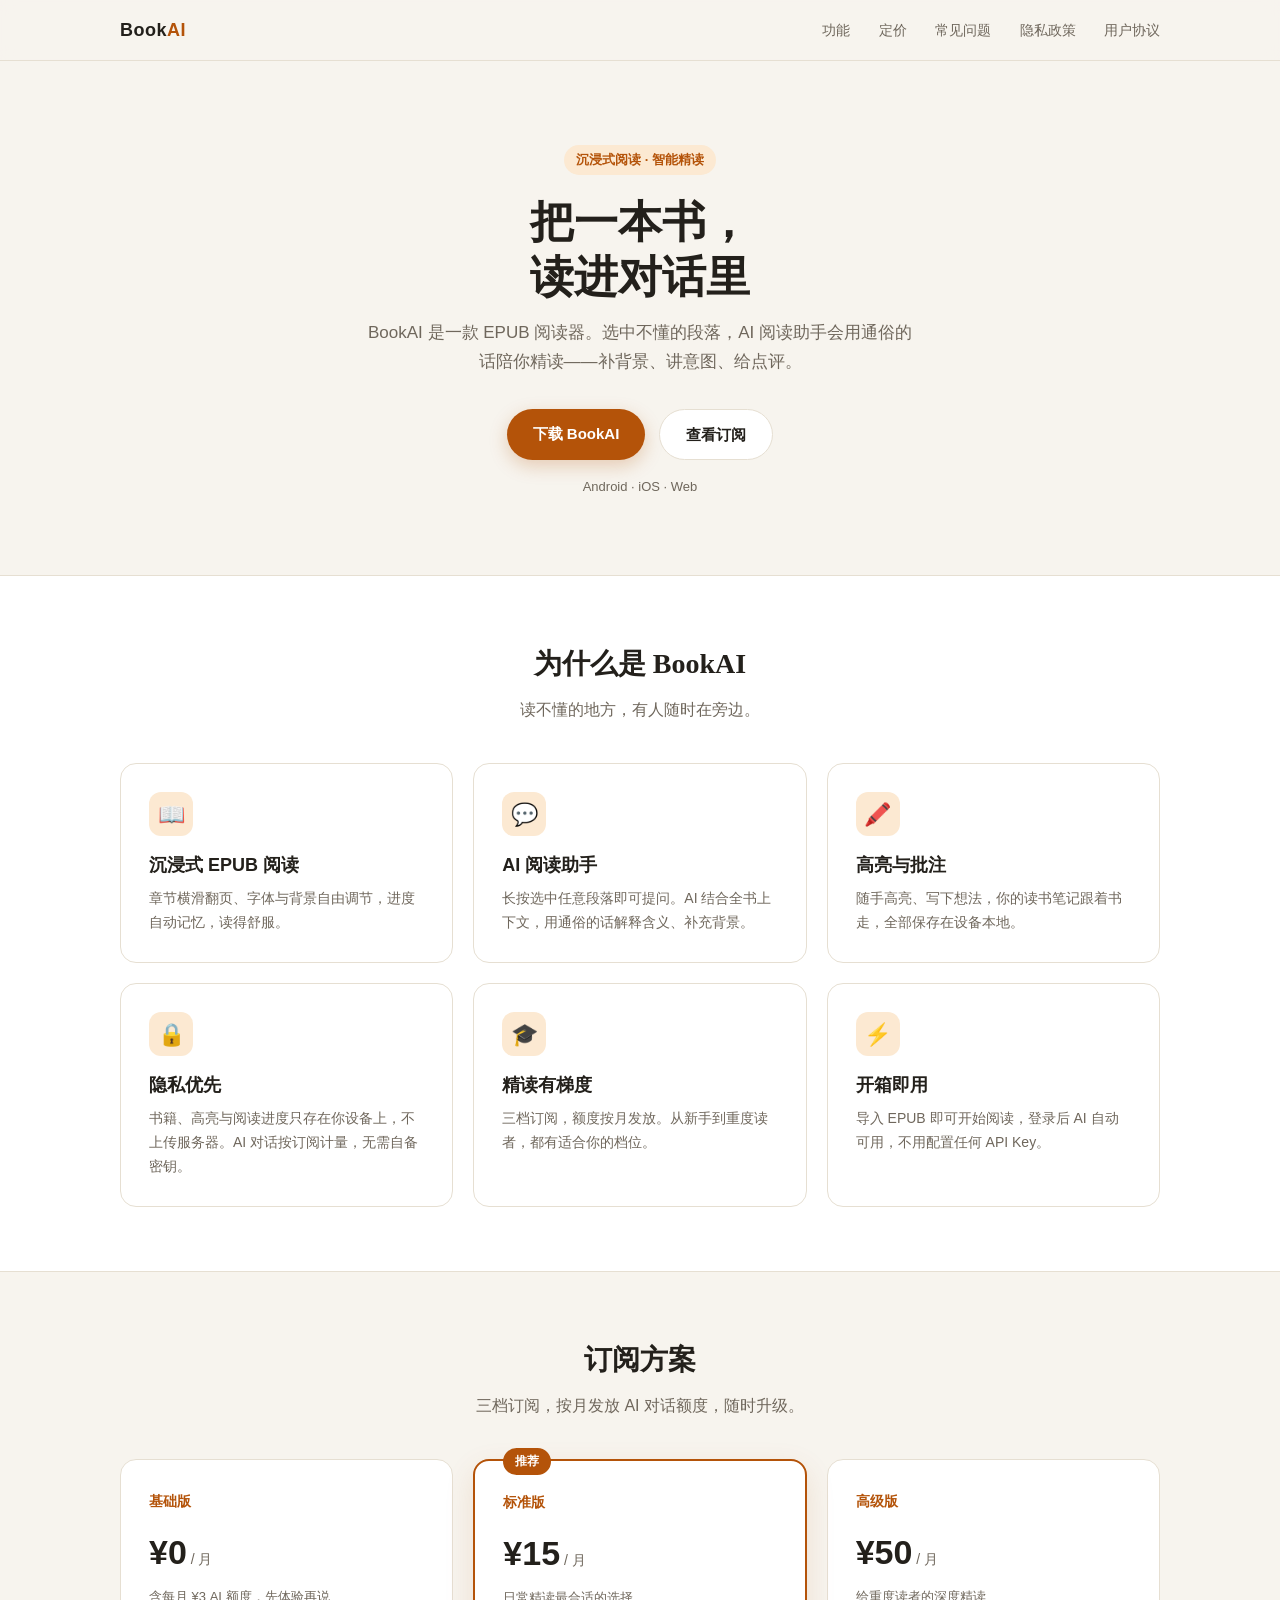
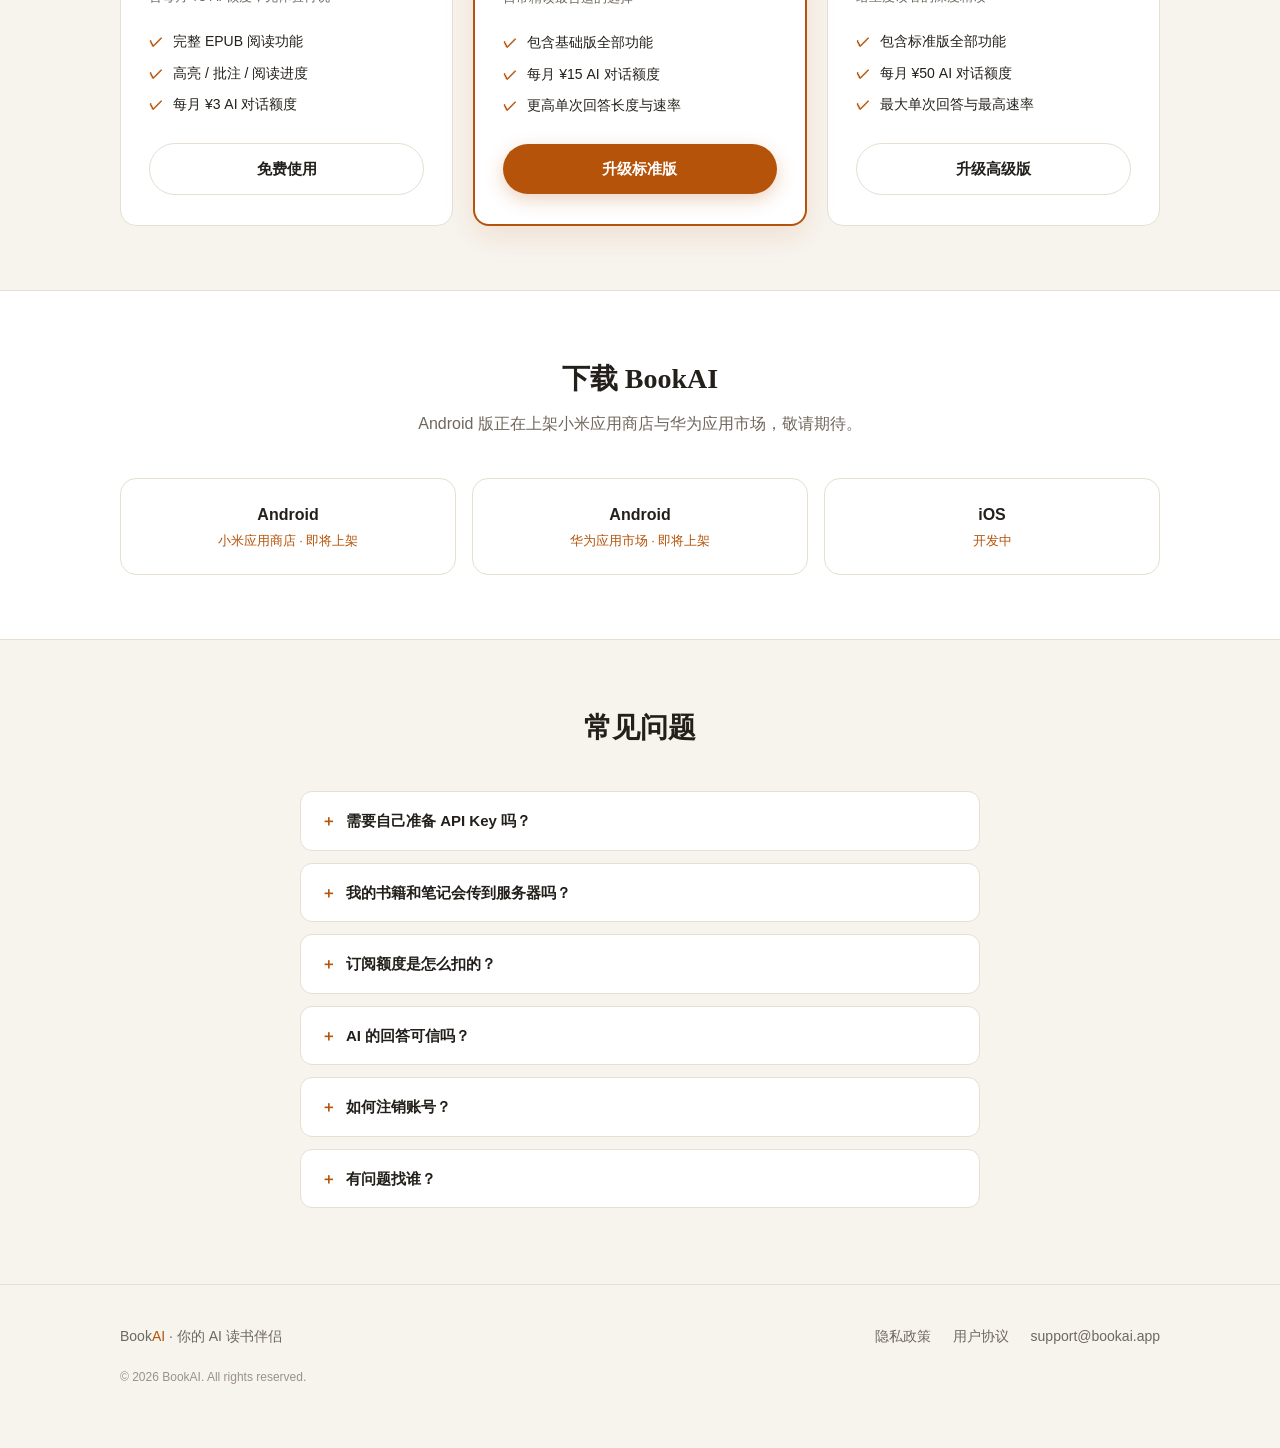
==== index.html @ d1271bb5 "bookai official website" ====
<!DOCTYPE html>
<html lang="zh-CN">
<head>
  <meta charset="UTF-8">
  <meta name="viewport" content="width=device-width, initial-scale=1.0">
  <title>BookAI · 把一本书，读进对话里</title>
  <meta name="description" content="BookAI —— 沉浸式 EPUB 阅读器 + AI 阅读助手。选中即问，不懂的段落 AI 陪你精读。">
  <link rel="icon" href="data:image/svg+xml,<svg xmlns='http://www.w3.org/2000/svg' viewBox='0 0 100 100'><text y='.9em' font-size='90'>📖</text></svg>">
  <link rel="stylesheet" href="css/style.css">
</head>
<body>

<header class="site-header">
  <div class="container nav">
    <a class="brand" href="index.html">Book<em>AI</em></a>
    <nav class="nav-links">
      <a href="#features">功能</a>
      <a href="#pricing">定价</a>
      <a href="#faq">常见问题</a>
      <a class="hide-sm" href="privacy.html">隐私政策</a>
      <a class="hide-sm" href="terms.html">用户协议</a>
    </nav>
  </div>
</header>

<!-- Hero -->
<section class="hero">
  <div class="container">
    <span class="badge">沉浸式阅读 · 智能精读</span>
    <h1>把一本书，<br>读进对话里</h1>
    <p class="sub">BookAI 是一款 EPUB 阅读器。选中不懂的段落，AI 阅读助手会用通俗的话陪你精读——补背景、讲意图、给点评。</p>
    <div class="hero-cta">
      <a class="btn btn-primary" href="#download">下载 BookAI</a>
      <a class="btn btn-ghost" href="#pricing">查看订阅</a>
    </div>
    <p class="hero-note">Android · iOS · Web</p>
  </div>
</section>

<!-- 功能 -->
<section class="section alt" id="features">
  <div class="container">
    <div class="section-head">
      <h2>为什么是 BookAI</h2>
      <p>读不懂的地方，有人随时在旁边。</p>
    </div>
    <div class="grid grid-3">
      <div class="card">
        <div class="icon">📖</div>
        <h3>沉浸式 EPUB 阅读</h3>
        <p>章节横滑翻页、字体与背景自由调节，进度自动记忆，读得舒服。</p>
      </div>
      <div class="card">
        <div class="icon">💬</div>
        <h3>AI 阅读助手</h3>
        <p>长按选中任意段落即可提问。AI 结合全书上下文，用通俗的话解释含义、补充背景。</p>
      </div>
      <div class="card">
        <div class="icon">🖍️</div>
        <h3>高亮与批注</h3>
        <p>随手高亮、写下想法，你的读书笔记跟着书走，全部保存在设备本地。</p>
      </div>
      <div class="card">
        <div class="icon">🔒</div>
        <h3>隐私优先</h3>
        <p>书籍、高亮与阅读进度只存在你设备上，不上传服务器。AI 对话按订阅计量，无需自备密钥。</p>
      </div>
      <div class="card">
        <div class="icon">🎓</div>
        <h3>精读有梯度</h3>
        <p>三档订阅，额度按月发放。从新手到重度读者，都有适合你的档位。</p>
      </div>
      <div class="card">
        <div class="icon">⚡</div>
        <h3>开箱即用</h3>
        <p>导入 EPUB 即可开始阅读，登录后 AI 自动可用，不用配置任何 API Key。</p>
      </div>
    </div>
  </div>
</section>

<!-- 定价 -->
<section class="section" id="pricing">
  <div class="container">
    <div class="section-head">
      <h2>订阅方案</h2>
      <p>三档订阅，按月发放 AI 对话额度，随时升级。</p>
    </div>
    <div class="grid grid-3">
      <div class="price-card">
        <div class="tier">基础版</div>
        <div class="price">¥0<span> / 月</span></div>
        <div class="desc">含每月 ¥3 AI 额度，先体验再说</div>
        <ul>
          <li>完整 EPUB 阅读功能</li>
          <li>高亮 / 批注 / 阅读进度</li>
          <li>每月 ¥3 AI 对话额度</li>
        </ul>
        <a class="btn btn-ghost" href="#download">免费使用</a>
      </div>
      <div class="price-card hot">
        <div class="tier">标准版</div>
        <div class="price">¥15<span> / 月</span></div>
        <div class="desc">日常精读最合适的选择</div>
        <ul>
          <li>包含基础版全部功能</li>
          <li>每月 ¥15 AI 对话额度</li>
          <li>更高单次回答长度与速率</li>
        </ul>
        <a class="btn btn-primary" href="#download">升级标准版</a>
      </div>
      <div class="price-card">
        <div class="tier">高级版</div>
        <div class="price">¥50<span> / 月</span></div>
        <div class="desc">给重度读者的深度精读</div>
        <ul>
          <li>包含标准版全部功能</li>
          <li>每月 ¥50 AI 对话额度</li>
          <li>最大单次回答与最高速率</li>
        </ul>
        <a class="btn btn-ghost" href="#download">升级高级版</a>
      </div>
    </div>
  </div>
</section>

<!-- 下载 -->
<section class="section alt" id="download">
  <div class="container">
    <div class="section-head">
      <h2>下载 BookAI</h2>
      <p>Android 版正在上架小米应用商店与华为应用市场，敬请期待。</p>
    </div>
    <div class="store-grid">
      <div class="store">
        <div class="name">Android</div>
        <div class="state soon">小米应用商店 · 即将上架</div>
      </div>
      <div class="store">
        <div class="name">Android</div>
        <div class="state soon">华为应用市场 · 即将上架</div>
      </div>
      <div class="store">
        <div class="name">iOS</div>
        <div class="state soon">开发中</div>
      </div>
    </div>
  </div>
</section>

<!-- FAQ -->
<section class="section" id="faq">
  <div class="container">
    <div class="section-head">
      <h2>常见问题</h2>
    </div>
    <div class="faq">
      <details>
        <summary>需要自己准备 API Key 吗？</summary>
        <p>不需要。订阅后 AI 服务由我们统一提供，登录即可使用，无需配置任何密钥。</p>
      </details>
      <details>
        <summary>我的书籍和笔记会传到服务器吗？</summary>
        <p>不会。书籍文件、高亮、批注和阅读进度都保存在你的设备本地。仅当你向 AI 提问时，问题与上下文摘录才会发送到服务器用于生成回复。</p>
      </details>
      <details>
        <summary>订阅额度是怎么扣的？</summary>
        <p>三档订阅每月向账户发放对应额度的余额，AI 对话按实际用量扣费。额度用尽后当月需等待次月额度或升级档位，不会超扣。</p>
      </details>
      <details>
        <summary>AI 的回答可信吗？</summary>
        <p>AI 回复由模型自动生成，可能存在不准确之处，仅供辅助阅读参考，不应作为法律、医疗、投资等专业决策依据。</p>
      </details>
      <details>
        <summary>如何注销账号？</summary>
        <p>在 App 内「我的 → 注销账号」即可。注销后服务端账号、余额、订单与用量数据将被删除且不可恢复。</p>
      </details>
      <details>
        <summary>有问题找谁？</summary>
        <p>写邮件到 support@bookai.app，我们会尽快回复。</p>
      </details>
    </div>
  </div>
</section>

<footer class="site-footer">
  <div class="container">
    <div class="footer-row">
      <span>Book<em style="font-style:normal;color:var(--accent)">AI</em> · 你的 AI 读书伴侣</span>
      <span>
        <a href="privacy.html">隐私政策</a>
        <a href="terms.html">用户协议</a>
        <a href="mailto:support@bookai.app">support@bookai.app</a>
      </span>
    </div>
    <p class="copyright">© 2026 BookAI. All rights reserved.</p>
  </div>
</footer>

</body>
</html>
---- css/style.css ----
/* BookAI 官网 —— 温暖纸质风，阅读 App 调性 */
:root {
  --bg: #f7f4ee;
  --surface: #ffffff;
  --ink: #23201b;
  --muted: #6f675c;
  --accent: #b45309;
  --accent-soft: #fce9d2;
  --border: #e6dfd2;
  --radius: 16px;
}

* { box-sizing: border-box; }

html { scroll-behavior: smooth; }

body {
  margin: 0;
  font-family: -apple-system, BlinkMacSystemFont, "PingFang SC",
    "Hiragino Sans GB", "Microsoft YaHei", "Segoe UI", sans-serif;
  background: var(--bg);
  color: var(--ink);
  line-height: 1.7;
}

.container { max-width: 1080px; margin: 0 auto; padding: 0 20px; }

/* ---------- 顶栏 ---------- */
.site-header {
  position: sticky;
  top: 0;
  z-index: 10;
  background: rgba(247, 244, 238, 0.92);
  backdrop-filter: blur(8px);
  border-bottom: 1px solid var(--border);
}
.nav {
  display: flex;
  align-items: center;
  justify-content: space-between;
  height: 60px;
}
.brand {
  font-weight: 700;
  font-size: 18px;
  letter-spacing: 0.5px;
  text-decoration: none;
  color: var(--ink);
}
.brand em { font-style: normal; color: var(--accent); }
.nav-links a {
  margin-left: 24px;
  color: var(--muted);
  text-decoration: none;
  font-size: 14px;
}
.nav-links a:hover { color: var(--accent); }
@media (max-width: 640px) {
  .nav-links a { margin-left: 14px; font-size: 13px; }
  .nav-links .hide-sm { display: none; }
}

/* ---------- Hero ---------- */
.hero {
  padding: 84px 0 64px;
  text-align: center;
}
.badge {
  display: inline-block;
  padding: 4px 12px;
  border-radius: 999px;
  background: var(--accent-soft);
  color: var(--accent);
  font-size: 13px;
  font-weight: 600;
}
.hero h1 {
  margin: 20px auto 14px;
  max-width: 720px;
  font-size: 44px;
  line-height: 1.25;
  font-family: Georgia, "Songti SC", "SimSun", "Noto Serif SC", serif;
  font-weight: 700;
}
.hero p.sub {
  max-width: 560px;
  margin: 0 auto;
  color: var(--muted);
  font-size: 17px;
}
.hero-cta { margin-top: 32px; display: flex; gap: 14px; justify-content: center; flex-wrap: wrap; }
.btn {
  display: inline-block;
  padding: 12px 26px;
  border-radius: 999px;
  font-size: 15px;
  font-weight: 600;
  text-decoration: none;
  transition: transform 0.15s ease, box-shadow 0.15s ease;
}
.btn:hover { transform: translateY(-1px); }
.btn-primary { background: var(--accent); color: #fff; box-shadow: 0 6px 18px rgba(180, 83, 9, 0.25); }
.btn-ghost { background: var(--surface); color: var(--ink); border: 1px solid var(--border); }
.hero-note { margin-top: 16px; color: var(--muted); font-size: 13px; }

/* ---------- 通用区块 ---------- */
.section { padding: 64px 0; }
.section.alt { background: #fff; border-top: 1px solid var(--border); border-bottom: 1px solid var(--border); }
.section-head { text-align: center; margin-bottom: 40px; }
.section-head h2 {
  margin: 0 0 8px;
  font-size: 28px;
  font-family: Georgia, "Songti SC", "SimSun", "Noto Serif SC", serif;
}
.section-head p { margin: 0; color: var(--muted); }

.grid { display: grid; gap: 20px; }
.grid-3 { grid-template-columns: repeat(3, 1fr); }
.grid-2 { grid-template-columns: repeat(2, 1fr); }
@media (max-width: 820px) {
  .grid-3, .grid-2 { grid-template-columns: 1fr; }
}

.card {
  background: var(--surface);
  border: 1px solid var(--border);
  border-radius: var(--radius);
  padding: 28px;
}
.card .icon {
  width: 44px; height: 44px;
  display: flex; align-items: center; justify-content: center;
  border-radius: 12px;
  background: var(--accent-soft);
  font-size: 22px;
  margin-bottom: 14px;
}
.card h3 { margin: 0 0 6px; font-size: 18px; }
.card p { margin: 0; color: var(--muted); font-size: 14px; }

/* ---------- 定价 ---------- */
.price-card {
  display: flex;
  flex-direction: column;
  background: var(--surface);
  border: 1px solid var(--border);
  border-radius: var(--radius);
  padding: 30px 28px;
}
.price-card.hot {
  border: 2px solid var(--accent);
  box-shadow: 0 10px 30px rgba(180, 83, 9, 0.12);
  position: relative;
}
.price-card.hot::before {
  content: "推荐";
  position: absolute;
  top: -13px;
  left: 28px;
  padding: 3px 12px;
  border-radius: 999px;
  background: var(--accent);
  color: #fff;
  font-size: 12px;
  font-weight: 600;
}
.price-card .tier { font-size: 14px; font-weight: 600; color: var(--accent); }
.price-card .price {
  margin: 10px 0 4px;
  font-size: 34px;
  font-weight: 700;
}
.price-card .price span { font-size: 14px; font-weight: 400; color: var(--muted); }
.price-card .desc { color: var(--muted); font-size: 13px; margin-bottom: 18px; }
.price-card ul { margin: 0 0 22px; padding: 0; list-style: none; font-size: 14px; }
.price-card li { padding: 4px 0 4px 24px; position: relative; }
.price-card li::before {
  content: "✓";
  position: absolute;
  left: 0;
  color: var(--accent);
  font-weight: 700;
}
.price-card .btn { margin-top: auto; text-align: center; }

/* ---------- 下载 ---------- */
.store-grid { display: grid; gap: 16px; grid-template-columns: repeat(3, 1fr); }
@media (max-width: 820px) { .store-grid { grid-template-columns: 1fr; } }
.store {
  background: var(--surface);
  border: 1px solid var(--border);
  border-radius: var(--radius);
  padding: 22px;
  text-align: center;
}
.store .name { font-weight: 600; margin-bottom: 2px; }
.store .state { font-size: 13px; color: var(--muted); }
.store .state.soon { color: var(--accent); }

/* ---------- FAQ ---------- */
.faq { max-width: 680px; margin: 0 auto; }
.faq details {
  background: var(--surface);
  border: 1px solid var(--border);
  border-radius: 12px;
  padding: 16px 20px;
  margin-bottom: 12px;
}
.faq summary {
  cursor: pointer;
  font-weight: 600;
  font-size: 15px;
  list-style: none;
}
.faq summary::-webkit-details-marker { display: none; }
.faq summary::before { content: "＋"; color: var(--accent); margin-right: 10px; font-weight: 700; }
.faq details[open] summary::before { content: "－"; }
.faq details p { margin: 10px 0 0; color: var(--muted); font-size: 14px; }

/* ---------- 页脚 ---------- */
.site-footer {
  border-top: 1px solid var(--border);
  padding: 40px 0 48px;
  color: var(--muted);
  font-size: 14px;
}
.footer-row { display: flex; justify-content: space-between; flex-wrap: wrap; gap: 16px; }
.footer-row a { color: var(--muted); text-decoration: none; margin-left: 18px; }
.footer-row a:hover { color: var(--accent); }
.copyright { margin-top: 18px; font-size: 12px; color: #9a9286; }

/* ---------- 法律文档页 ---------- */
.legal { max-width: 760px; margin: 0 auto; padding: 56px 20px 80px; }
.legal h1 { font-size: 30px; font-family: Georgia, "Songti SC", "SimSun", serif; }
.legal h2 { font-size: 18px; margin: 32px 0 8px; }
.legal p, .legal li { color: #3a352e; font-size: 14px; }
.legal .updated { color: var(--muted); font-size: 13px; }
.legal .back { display: inline-block; margin-top: 40px; color: var(--accent); text-decoration: none; font-size: 14px; }
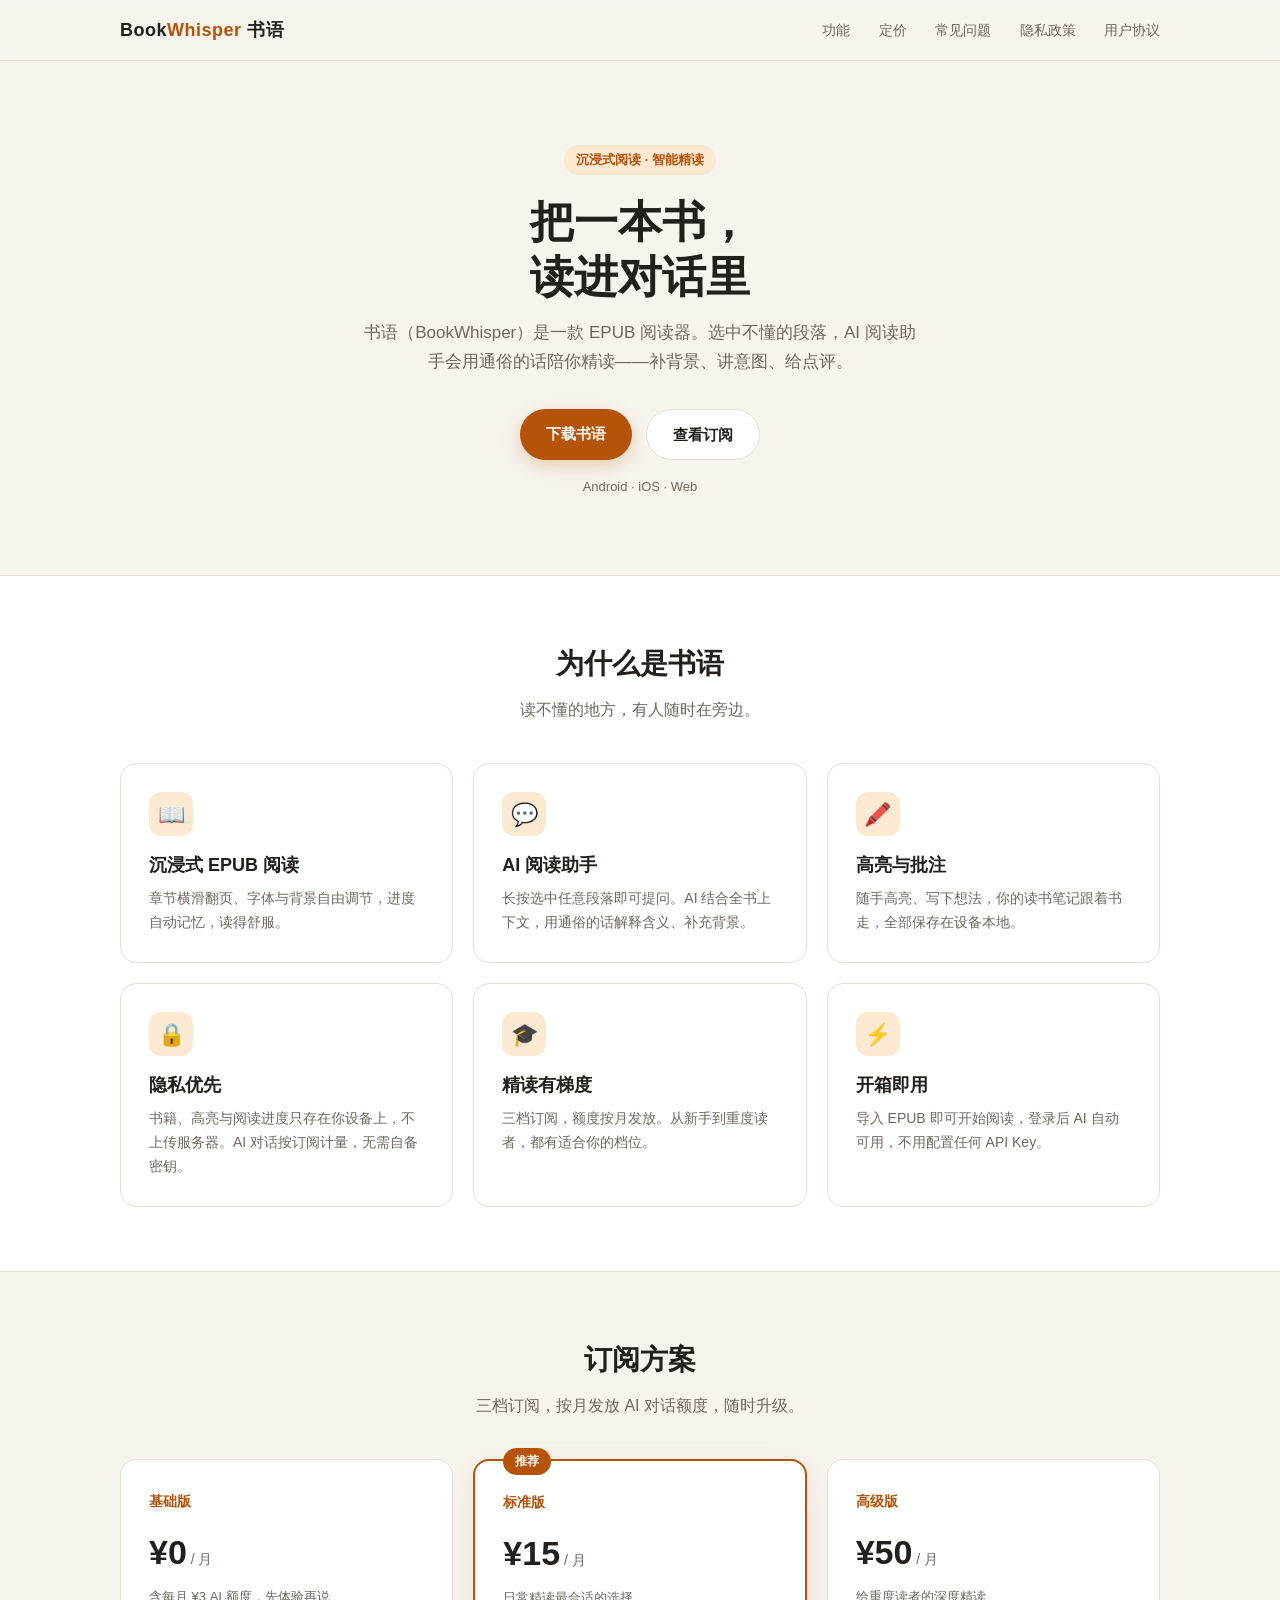
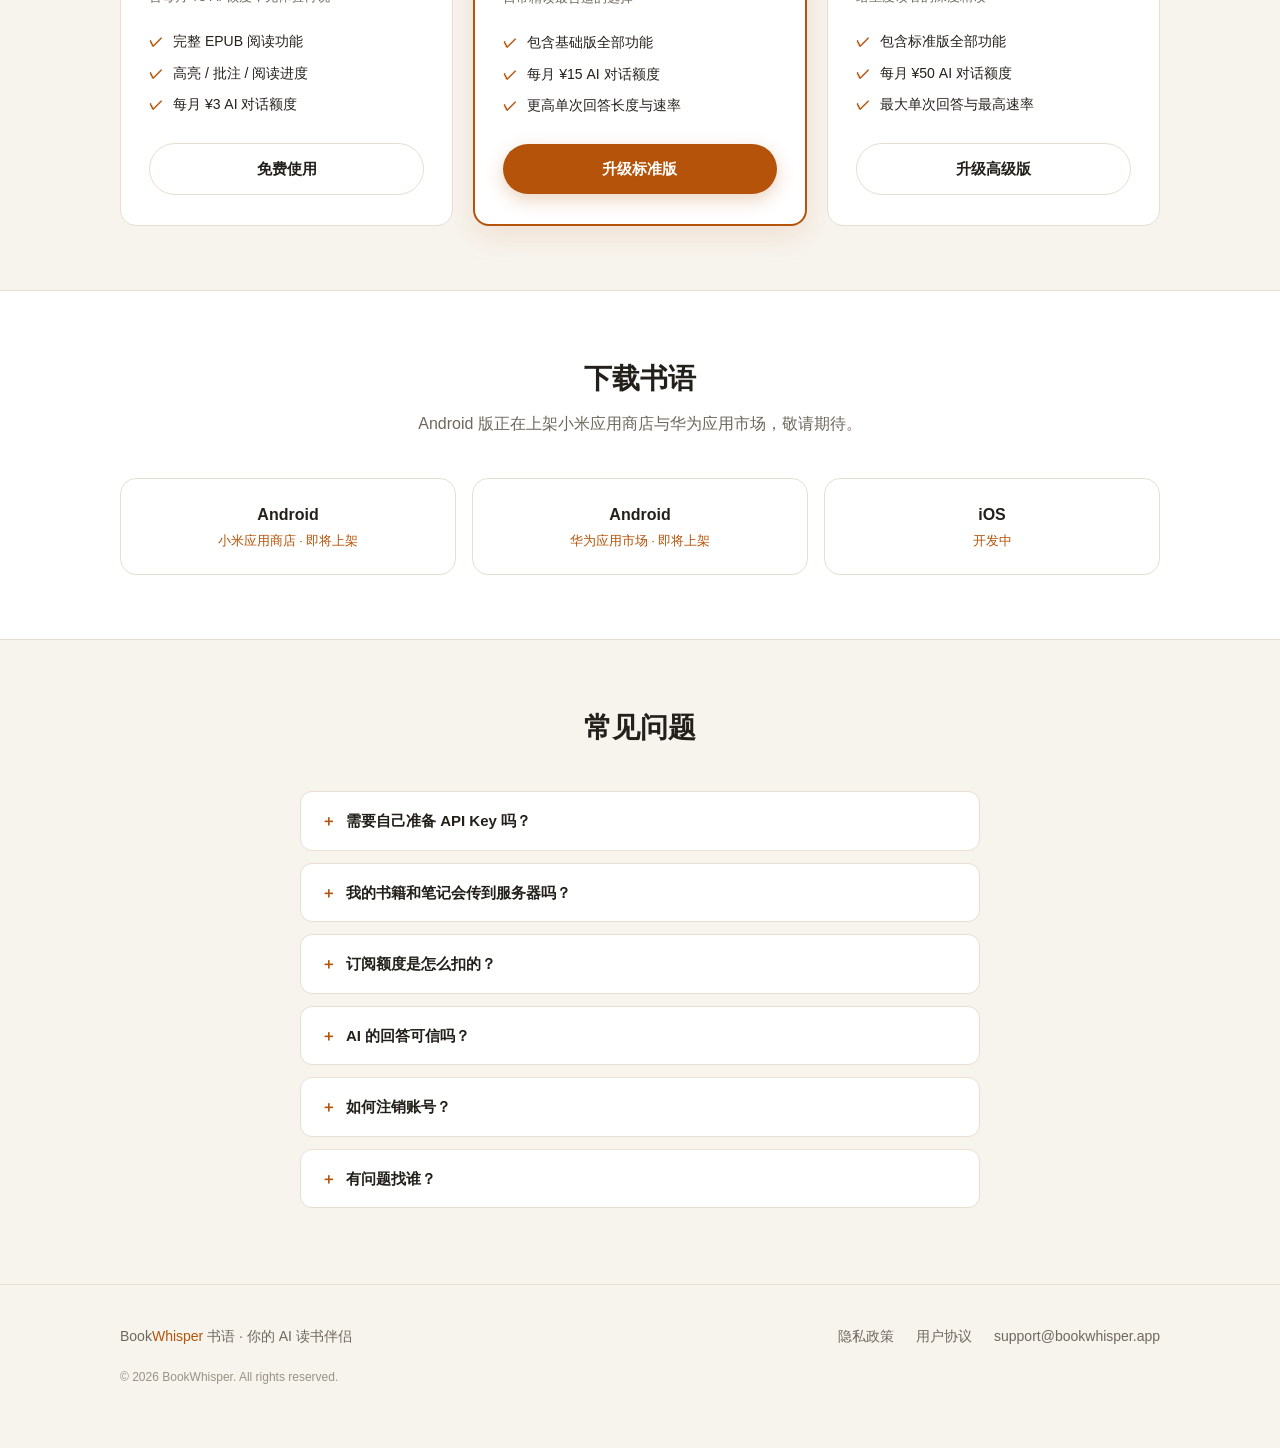
==== commit d22a1a98: "update website" ====
--- a/index.html
+++ b/index.html
@@ -3,8 +3,8 @@
 <head>
   <meta charset="UTF-8">
   <meta name="viewport" content="width=device-width, initial-scale=1.0">
-  <title>BookAI · 把一本书，读进对话里</title>
-  <meta name="description" content="BookAI —— 沉浸式 EPUB 阅读器 + AI 阅读助手。选中即问，不懂的段落 AI 陪你精读。">
+  <title>书语 BookWhisper · 把一本书，读进对话里</title>
+  <meta name="description" content="书语（BookWhisper）—— 沉浸式 EPUB 阅读器 + AI 阅读助手。选中即问，不懂的段落 AI 陪你精读。">
   <link rel="icon" href="data:image/svg+xml,<svg xmlns='http://www.w3.org/2000/svg' viewBox='0 0 100 100'><text y='.9em' font-size='90'>📖</text></svg>">
   <link rel="stylesheet" href="css/style.css">
 </head>
@@ -12,7 +12,7 @@
 
 <header class="site-header">
   <div class="container nav">
-    <a class="brand" href="index.html">Book<em>AI</em></a>
+    <a class="brand" href="index.html">Book<em>Whisper</em> 书语</a>
     <nav class="nav-links">
       <a href="#features">功能</a>
       <a href="#pricing">定价</a>
@@ -28,9 +28,9 @@
   <div class="container">
     <span class="badge">沉浸式阅读 · 智能精读</span>
     <h1>把一本书，<br>读进对话里</h1>
-    <p class="sub">BookAI 是一款 EPUB 阅读器。选中不懂的段落，AI 阅读助手会用通俗的话陪你精读——补背景、讲意图、给点评。</p>
+    <p class="sub">书语（BookWhisper）是一款 EPUB 阅读器。选中不懂的段落，AI 阅读助手会用通俗的话陪你精读——补背景、讲意图、给点评。</p>
     <div class="hero-cta">
-      <a class="btn btn-primary" href="#download">下载 BookAI</a>
+      <a class="btn btn-primary" href="#download">下载书语</a>
       <a class="btn btn-ghost" href="#pricing">查看订阅</a>
     </div>
     <p class="hero-note">Android · iOS · Web</p>
@@ -41,7 +41,7 @@
 <section class="section alt" id="features">
   <div class="container">
     <div class="section-head">
-      <h2>为什么是 BookAI</h2>
+      <h2>为什么是书语</h2>
       <p>读不懂的地方，有人随时在旁边。</p>
     </div>
     <div class="grid grid-3">
@@ -128,7 +128,7 @@
 <section class="section alt" id="download">
   <div class="container">
     <div class="section-head">
-      <h2>下载 BookAI</h2>
+      <h2>下载书语</h2>
       <p>Android 版正在上架小米应用商店与华为应用市场，敬请期待。</p>
     </div>
     <div class="store-grid">
@@ -177,7 +177,7 @@
       </details>
       <details>
         <summary>有问题找谁？</summary>
-        <p>写邮件到 support@bookai.app，我们会尽快回复。</p>
+        <p>写邮件到 support@bookwhisper.app，我们会尽快回复。</p>
       </details>
     </div>
   </div>
@@ -186,14 +186,14 @@
 <footer class="site-footer">
   <div class="container">
     <div class="footer-row">
-      <span>Book<em style="font-style:normal;color:var(--accent)">AI</em> · 你的 AI 读书伴侣</span>
+      <span>Book<em style="font-style:normal;color:var(--accent)">Whisper</em> 书语 · 你的 AI 读书伴侣</span>
       <span>
         <a href="privacy.html">隐私政策</a>
         <a href="terms.html">用户协议</a>
-        <a href="mailto:support@bookai.app">support@bookai.app</a>
+        <a href="mailto:support@bookwhisper.app">support@bookwhisper.app</a>
       </span>
     </div>
-    <p class="copyright">© 2026 BookAI. All rights reserved.</p>
+    <p class="copyright">© 2026 BookWhisper. All rights reserved.</p>
   </div>
 </footer>
 
--- a/css/style.css
+++ b/css/style.css
@@ -1,4 +1,4 @@
-/* BookAI 官网 —— 温暖纸质风，阅读 App 调性 */
+/* 书语 BookWhisper 官网 —— 温暖纸质风，阅读 App 调性 */
 :root {
   --bg: #f7f4ee;
   --surface: #ffffff;
